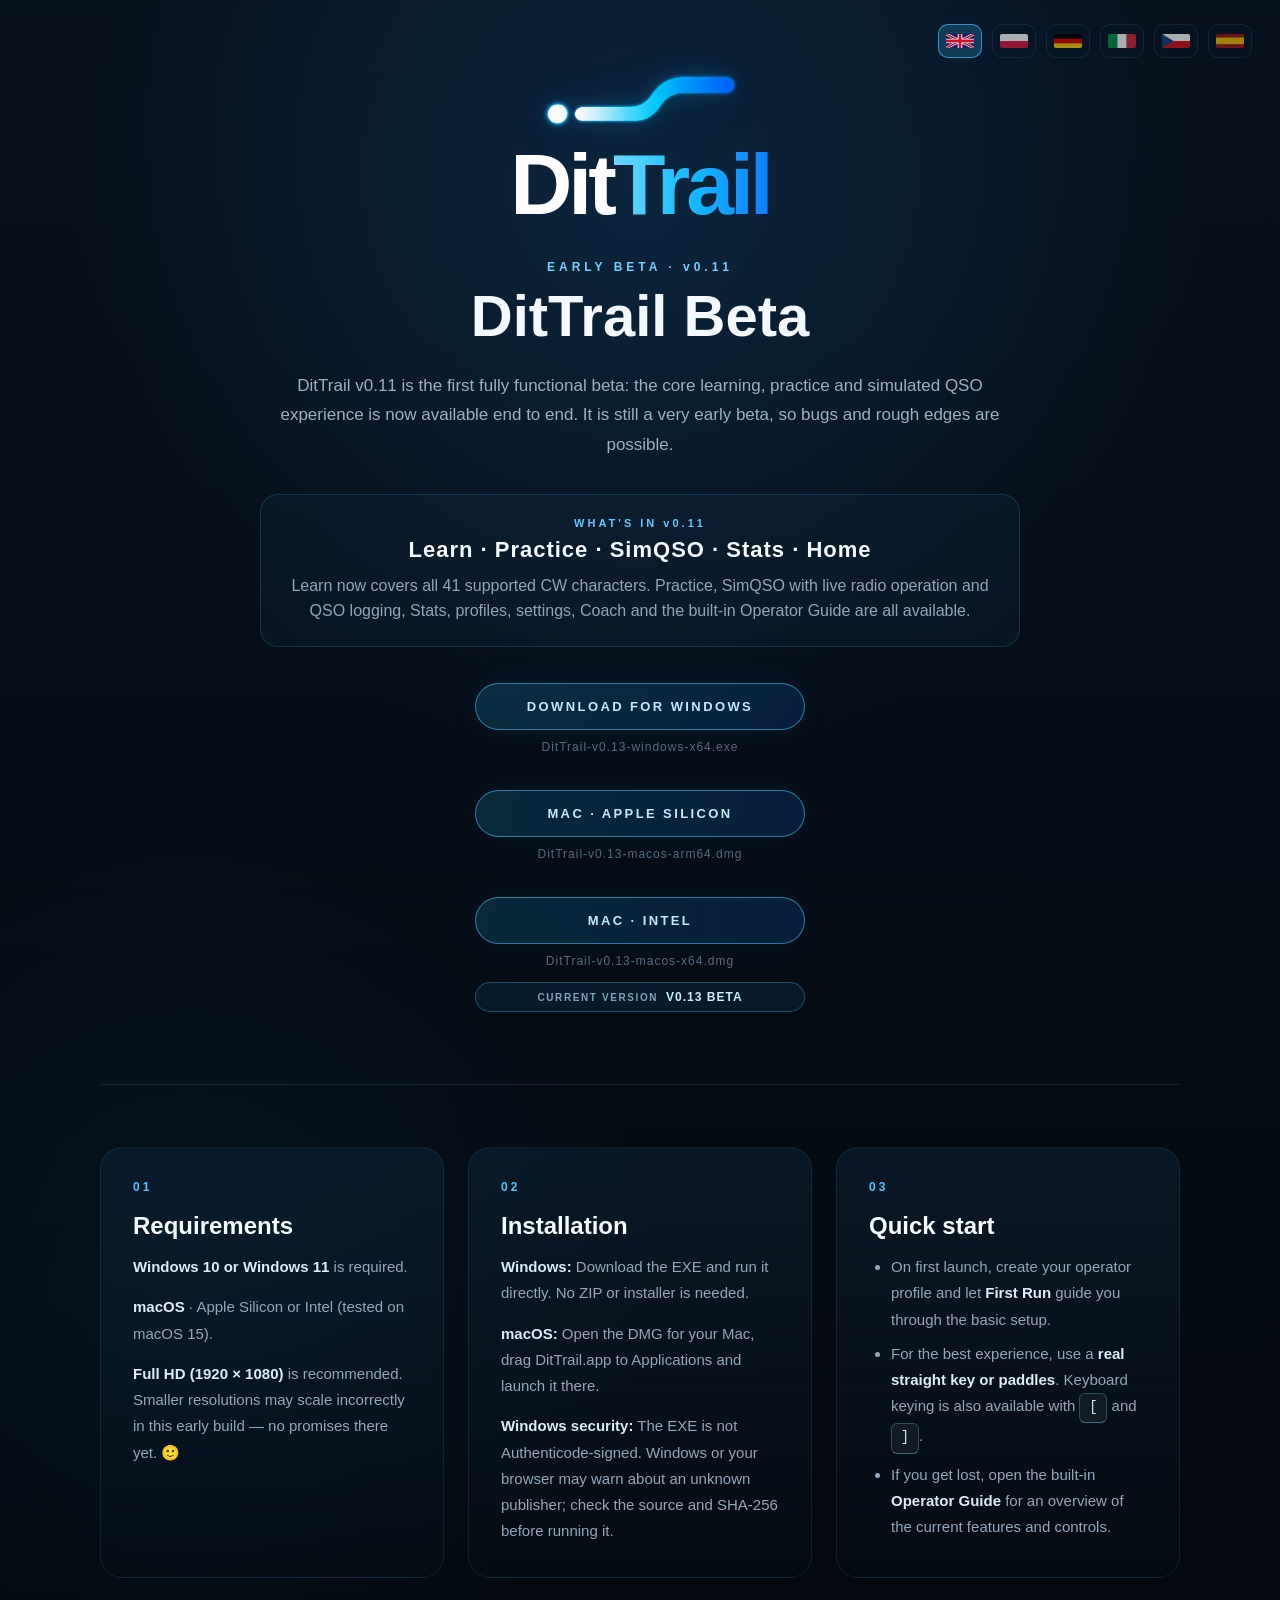
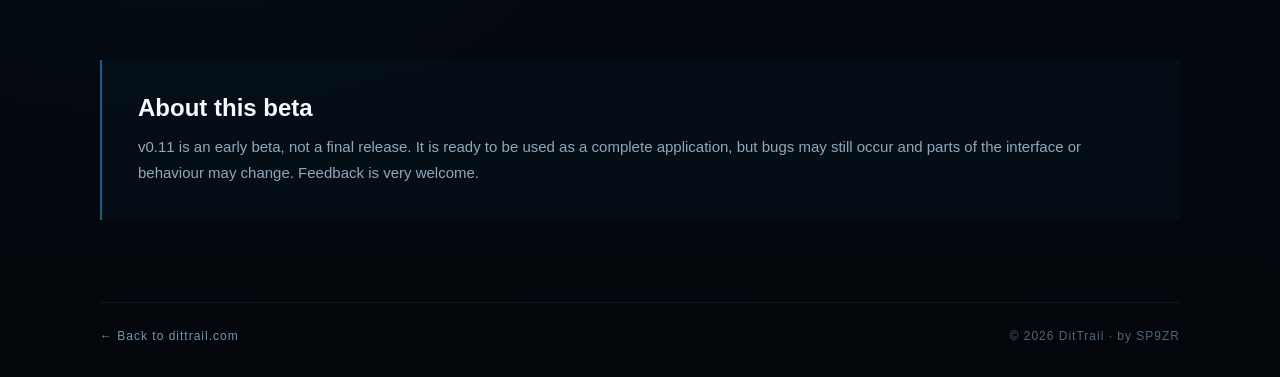
==== demo/index.html @ f4328977 "Prepare DitTrail v0.13 Beta: demo/index.html" ====
<!DOCTYPE html>
<html lang="en">
<head>
    <meta charset="UTF-8">
    <meta name="viewport" content="width=device-width, initial-scale=1.0">
    <title>DitTrail Beta — v0.13</title>
    <meta name="description" content="Download DitTrail v0.13 Beta for Windows and macOS.">

    <link rel="icon" type="image/png" href="../assets/dittrail-icon.png">
    <link rel="stylesheet" href="style.css">
    <script src="language.js" defer></script>
</head>
<body>
    <main class="page-shell">
        <header class="demo-hero">
            <div class="language-switcher" role="group" aria-label="Language" data-i18n-aria="languageAria">
                <button class="language-button" type="button" data-language="en" aria-label="English" title="English">
                    <svg class="language-flag" viewBox="0 0 60 30" role="img" aria-hidden="true" focusable="false">
                        <rect width="60" height="30" fill="#012169"/>
                        <path d="M0 0 L60 30 M60 0 L0 30" stroke="#FFFFFF" stroke-width="6"/>
                        <path d="M0 0 L60 30 M60 0 L0 30" stroke="#C8102E" stroke-width="3.4"/>
                        <path d="M30 0 V30 M0 15 H60" stroke="#FFFFFF" stroke-width="10"/>
                        <path d="M30 0 V30 M0 15 H60" stroke="#C8102E" stroke-width="6"/>
                    </svg>
                </button>
                <button class="language-button" type="button" data-language="pl" aria-label="Polski" title="Polski">
                    <svg class="language-flag" viewBox="0 0 60 30" role="img" aria-hidden="true" focusable="false">
                        <rect width="60" height="15" y="0" fill="#FFFFFF"/>
                        <rect width="60" height="15" y="15" fill="#DC143C"/>
                    </svg>
                </button>
                <button class="language-button" type="button" data-language="de" aria-label="Deutsch" title="Deutsch">
                    <svg class="language-flag" viewBox="0 0 60 30" role="img" aria-hidden="true" focusable="false">
                        <rect width="60" height="10" y="0" fill="#000000"/>
                        <rect width="60" height="10" y="10" fill="#DD0000"/>
                        <rect width="60" height="10" y="20" fill="#FFCE00"/>
                    </svg>
                </button>
                <button class="language-button" type="button" data-language="it" aria-label="Italiano" title="Italiano">
                    <svg class="language-flag" viewBox="0 0 60 30" role="img" aria-hidden="true" focusable="false">
                        <rect width="20" height="30" x="0" fill="#009246"/>
                        <rect width="20" height="30" x="20" fill="#FFFFFF"/>
                        <rect width="20" height="30" x="40" fill="#CE2B37"/>
                    </svg>
                </button>
                <button class="language-button" type="button" data-language="cs" aria-label="Čeština" title="Čeština">
                    <svg class="language-flag" viewBox="0 0 60 30" role="img" aria-hidden="true" focusable="false">
                        <rect width="60" height="15" y="0" fill="#FFFFFF"/>
                        <rect width="60" height="15" y="15" fill="#D7141A"/>
                        <path d="M0 0 L25 15 L0 30 Z" fill="#11457E"/>
                    </svg>
                </button>
                <button class="language-button" type="button" data-language="es" aria-label="Español" title="Español">
                    <svg class="language-flag" viewBox="0 0 60 30" role="img" aria-hidden="true" focusable="false">
                        <rect width="60" height="7.5" y="0" fill="#AA151B"/>
                        <rect width="60" height="15" y="7.5" fill="#F1BF00"/>
                        <rect width="60" height="7.5" y="22.5" fill="#AA151B"/>
                    </svg>
                </button>
            </div>

            <a class="brand-link" href="/" aria-label="Back to DitTrail home" data-i18n-aria="backHomeAria">
                <img class="dittrail-symbol" src="../assets/dittrail-symbol.png" alt="">
                <div class="brand">
                    <span class="brand-dit">Dit</span><span class="brand-trail">Trail</span>
                </div>
            </a>

            <p class="eyebrow" data-i18n="eyebrow">EARLY BETA · v0.13</p>
            <h1>DitTrail Beta</h1>
            <p class="lead" data-i18n="lead">
                DitTrail v0.13 Beta brings Morse learning, Practice and simulated QSOs to Windows and macOS. It is still a beta, so bugs and rough edges are possible.
            </p>

            <div class="current-state">
                <span class="state-label" data-i18n="stateLabel">WHAT'S IN v0.13</span>
                <strong data-i18n="stateSections">Learn · Practice · SimQSO · Stats · Home</strong>
                <p data-i18n="stateText">Learn now covers all 41 supported CW characters. Practice, SimQSO with live radio operation and QSO logging, Stats, profiles, settings, Coach and the built-in Operator Guide are all available.</p>
            </div>

            <div class="download-options" role="group" aria-label="DitTrail downloads" data-i18n-aria="downloadOptionsAria">
                <div class="download-option">
                    <a class="download-button"
                       href="https://github.com/rutkowskiz/dittrail-web/releases/download/v0.13-beta/DitTrail-v0.13-windows-x64.exe"
                       data-i18n="downloadWindows">Download for Windows</a>
                    <p class="file-name">DitTrail-v0.13-windows-x64.exe</p>
                </div>
                <div class="download-option">
                    <a class="download-button"
                       href="https://github.com/rutkowskiz/dittrail-web/releases/download/v0.13-beta/DitTrail-v0.13-macos-arm64.dmg"
                       data-i18n="downloadMacArm">Mac · Apple Silicon</a>
                    <p class="file-name">DitTrail-v0.13-macos-arm64.dmg</p>
                </div>
                <div class="download-option">
                    <a class="download-button"
                       href="https://github.com/rutkowskiz/dittrail-web/releases/download/v0.13-beta/DitTrail-v0.13-macos-x64.dmg"
                       data-i18n="downloadMacIntel">Mac · Intel</a>
                    <p class="file-name">DitTrail-v0.13-macos-x64.dmg</p>
                </div>
            </div>
            <div class="download-details">
                <div class="version-badge">
                    <span data-i18n="currentVersionLabel">CURRENT VERSION</span>
                    <strong>v0.13 Beta</strong>
                </div>
                <div class="download-count-badge" id="download-count" hidden aria-live="polite">
                    <svg class="download-count-icon" viewBox="0 0 24 24" aria-hidden="true" focusable="false">
                        <path d="M12 3v10m0 0 4-4m-4 4-4-4M5 17v2h14v-2"/>
                    </svg>
                    <strong id="download-count-value"></strong>
                    <span id="download-count-label"></span>
                </div>
            </div>
        </header>

        <section class="info-grid" aria-label="Beta information" data-i18n-aria="demoInfoAria">
            <article class="info-card">
                <span class="card-number">01</span>
                <h2 data-i18n="requirementsTitle">Requirements</h2>
                <p data-i18n-html="requirementsWindows"><strong>Windows 10 or Windows 11</strong> (x64).</p>
                <p data-i18n-html="requirementsMac"><strong>macOS</strong> · Apple Silicon or Intel (tested on macOS 15).</p>
                <p data-i18n-html="requirementsResolution"><strong>Full HD (1920 × 1080)</strong> is recommended. Smaller resolutions may scale incorrectly in this early build — no promises there yet. 🙂</p>
            </article>

            <article class="info-card">
                <span class="card-number">02</span>
                <h2 data-i18n="installationTitle">Installation</h2>
                <p data-i18n-html="installationWindows"><strong>Windows:</strong> Download the EXE and run it directly. No ZIP or installer is needed.</p>
                <p data-i18n-html="installationMac"><strong>macOS:</strong> Open the DMG for your Mac, drag DitTrail.app to Applications and launch it there.</p>
                <p class="security-note" data-i18n-html="installationSecurity"><strong>Windows security:</strong> The EXE is not Authenticode-signed. Windows or your browser may warn about an unknown publisher; check the source and SHA-256 before running it.</p>
            </article>

            <article class="info-card wide-card">
                <span class="card-number">03</span>
                <h2 data-i18n="quickStartTitle">Quick start</h2>
                <ul class="quick-list">
                    <li data-i18n-html="quickKey">On first launch, create your operator profile and let <strong>First Run</strong> guide you through the basic setup.</li>
                    <li data-i18n-html="quickCheatSheet">For the best experience, use a <strong>real straight key or paddles</strong>. Keyboard keying is also available with <kbd>[</kbd> and <kbd>]</kbd>.</li>
                    <li data-i18n-html="quickAudioCue">If you get lost, open the built-in <strong>Operator Guide</strong> for an overview of the current features and controls.</li>
                </ul>
            </article>
        </section>

        <section class="preview-note">
            <h2 data-i18n="lastThingTitle">About this beta</h2>
            <p data-i18n="lastThingText">
                v0.13 is an early beta, not a final release. It is ready to be used as a complete application, but bugs may still occur and parts of the interface or behaviour may change. Feedback is very welcome.
            </p>
        </section>

        <footer>
            <a href="/" data-i18n="backLink">← Back to dittrail.com</a>
            <span>© 2026 DitTrail · by SP9ZR</span>
        </footer>
    </main>
</body>
</html>
---- demo/style.css ----
* {
    box-sizing: border-box;
}

:root {
    color-scheme: dark;
    --site-width: 1080px;
    --site-gutter: 40px;
    --reading-width: 760px;
    --download-width: 330px;
}

html {
    scroll-behavior: smooth;
}

body {
    margin: 0;
    min-height: 100vh;
    background:
        radial-gradient(circle at 50% 10%, rgba(24, 104, 170, 0.24), transparent 30%),
        radial-gradient(circle at 15% 65%, rgba(0, 170, 255, 0.06), transparent 28%),
        linear-gradient(180deg, #07111d 0%, #050b13 58%, #03070c 100%);
    color: #f4f8ff;
    font-family: "Segoe UI", Arial, sans-serif;
}

.page-shell {
    width: min(var(--site-width), calc(100% - var(--site-gutter)));
    margin: 0 auto;
}

.demo-hero {
    width: 100%;
    margin: 0 auto;
    padding: 64px 0 72px;
    text-align: center;
}

.language-switcher {
    position: fixed;
    top: 24px;
    right: 28px;
    z-index: 100;
    display: flex;
    gap: 10px;
}

.language-button {
    width: 44px;
    height: 34px;
    display: inline-flex;
    align-items: center;
    justify-content: center;
    border: 1px solid rgba(104, 189, 235, 0.16);
    border-radius: 10px;
    background: rgba(10, 28, 44, 0.44);
    color: inherit;
    font-size: 22px;
    line-height: 1;
    cursor: pointer;
    opacity: 0.66;
    backdrop-filter: blur(10px);
    transition: opacity 0.18s ease, transform 0.18s ease, border-color 0.18s ease, background 0.18s ease;
}

.language-button:hover {
    opacity: 1;
    transform: translateY(-1px);
    border-color: rgba(102, 218, 255, 0.46);
}

.language-button.active {
    opacity: 1;
    border-color: rgba(83, 205, 255, 0.62);
    background: rgba(25, 92, 133, 0.52);
    box-shadow: 0 0 18px rgba(0, 157, 255, 0.08);
}

.language-flag {
    width: 28px;
    height: 14px;
    display: block;
    border-radius: 2px;
    overflow: hidden;
}

.brand-link {
    display: inline-flex;
    flex-direction: column;
    align-items: center;
    color: inherit;
    text-decoration: none;
}

.dittrail-symbol {
    width: min(210px, 54vw);
    height: auto;
    display: block;
    margin-bottom: 10px;
    filter:
        drop-shadow(0 0 10px rgba(0, 183, 255, 0.18))
        drop-shadow(0 0 22px rgba(0, 119, 255, 0.10));
}

.brand {
    font-size: clamp(54px, 8vw, 86px);
    font-weight: 700;
    line-height: 0.95;
    letter-spacing: -4px;
}

.brand-dit {
    color: #ffffff;
}

.brand-trail {
    background: linear-gradient(90deg, #70d8ff 0%, #18bfff 45%, #0d7eff 100%);
    -webkit-background-clip: text;
    background-clip: text;
    color: transparent;
}

.eyebrow {
    margin: 34px 0 0;
    color: #74cfff;
    font-size: 12px;
    font-weight: 700;
    letter-spacing: 4px;
}

h1 {
    margin: 12px 0 0;
    font-size: clamp(36px, 6vw, 58px);
    line-height: 1.05;
}

.lead {
    max-width: var(--reading-width);
    margin: 24px auto 0;
    color: #9cb0c2;
    font-size: 17px;
    line-height: 1.75;
}

.current-state {
    max-width: var(--reading-width);
    margin: 34px auto 0;
    padding: 22px 26px;
    border: 1px solid rgba(94, 197, 250, 0.16);
    border-radius: 18px;
    background: rgba(16, 40, 61, 0.34);
}

.state-label {
    display: block;
    margin-bottom: 8px;
    color: #5fcaff;
    font-size: 11px;
    font-weight: 700;
    letter-spacing: 3px;
}

.current-state strong {
    display: block;
    color: #f5fbff;
    font-size: 22px;
    letter-spacing: 1px;
}

.current-state p {
    margin: 10px 0 0;
    color: #8fa6ba;
    line-height: 1.6;
}

.download-button {
    display: inline-block;
    width: min(var(--download-width), 100%);
    margin-top: 36px;
    padding: 15px 28px;
    text-align: center;
    border: 1px solid rgba(83, 205, 255, 0.52);
    border-radius: 999px;
    background: linear-gradient(90deg, rgba(27, 172, 232, 0.18), rgba(13, 126, 255, 0.16));
    color: #bfeaff;
    font-size: 13px;
    font-weight: 700;
    letter-spacing: 2.4px;
    text-decoration: none;
    text-transform: uppercase;
    box-shadow: 0 0 30px rgba(0, 157, 255, 0.08);
    transition: transform 0.2s ease, border-color 0.2s ease, background 0.2s ease;
}

.download-button:hover {
    transform: translateY(-2px);
    border-color: rgba(102, 218, 255, 0.8);
    background: linear-gradient(90deg, rgba(27, 172, 232, 0.28), rgba(13, 126, 255, 0.24));
}

.download-details {
    width: min(var(--download-width), 100%);
    margin: 14px auto 0;
    display: flex;
    align-items: center;
    justify-content: center;
    gap: 10px;
    flex-wrap: nowrap;
}

.version-badge,
.download-count-badge {
    min-width: 0;
    min-height: 30px;
    justify-content: center;
    white-space: nowrap;
    padding: 7px 11px;
    display: inline-flex;
    align-items: center;
    gap: 8px;
    border: 1px solid rgba(83, 205, 255, 0.30);
    border-radius: 999px;
    background: rgba(12, 45, 69, 0.46);
    color: #7da3bb;
    font-size: 10px;
    font-weight: 700;
    letter-spacing: 1.6px;
    text-transform: uppercase;
}

.version-badge {
    flex: 3 1 0;
}

.download-count-badge {
    flex: 2 1 0;
}

.version-badge strong,
.download-count-badge strong {
    color: #c9efff;
    font-size: 12px;
    letter-spacing: 1px;
}

.download-count-badge {
    border-color: rgba(83, 205, 255, 0.22);
    background: linear-gradient(180deg, rgba(14, 57, 86, 0.42), rgba(8, 29, 46, 0.38));
    box-shadow: inset 0 1px 0 rgba(255, 255, 255, 0.025);
}

.download-count-badge[hidden] {
    display: none;
}

.download-count-icon {
    width: 14px;
    height: 14px;
    fill: none;
    stroke: #63ccff;
    stroke-width: 1.8;
    stroke-linecap: round;
    stroke-linejoin: round;
    opacity: 0.9;
}

.file-name {
    margin: 10px 0 0;
    color: #526c82;
    font-size: 12px;
    letter-spacing: 1px;
}

.info-grid {
    padding: 62px 0 82px;
    display: grid;
    grid-template-columns: repeat(3, minmax(0, 1fr));
    gap: 24px;
    border-top: 1px solid rgba(129, 200, 238, 0.12);
}

.info-card {
    position: relative;
    padding: 32px;
    overflow: hidden;
    border: 1px solid rgba(104, 189, 235, 0.11);
    border-radius: 22px;
    background: linear-gradient(180deg, rgba(17, 42, 65, 0.42), rgba(7, 17, 28, 0.20));
}

.wide-card {
    grid-column: auto;
}

.card-number {
    display: block;
    margin-bottom: 18px;
    color: #4fc5ff;
    font-size: 12px;
    font-weight: 700;
    letter-spacing: 3px;
}

.info-card h2,
.preview-note h2 {
    margin: 0;
    color: #f5fbff;
    font-size: 24px;
}

.info-card p,
.info-card li,
.preview-note p {
    color: #91a7ba;
    font-size: 15px;
    line-height: 1.75;
}

.info-card p {
    margin: 14px 0 0;
}

.info-card strong {
    color: #dcecf8;
}

.info-card ol {
    margin: 14px 0 0;
    padding-left: 20px;
}

.info-card li + li {
    margin-top: 8px;
}

.quick-list {
    margin: 14px 0 0;
    padding-left: 22px;
}

.quick-list li + li {
    margin-top: 8px;
}

kbd {
    display: inline-block;
    min-width: 28px;
    padding: 2px 7px;
    border: 1px solid rgba(135, 205, 241, 0.28);
    border-bottom-color: rgba(135, 205, 241, 0.45);
    border-radius: 6px;
    background: rgba(255, 255, 255, 0.05);
    color: #cfeeff;
    font-family: Consolas, monospace;
    font-size: 0.92em;
    text-align: center;
}

.preview-note {
    width: 100%;
    max-width: none;
    margin: 0 0 82px;
    padding: 34px 36px;
    border-left: 2px solid rgba(56, 193, 255, 0.45);
    background: rgba(9, 26, 41, 0.32);
}

.preview-note p {
    margin: 12px 0 0;
}

footer {
    padding: 26px 0 34px;
    display: flex;
    justify-content: space-between;
    gap: 20px;
    border-top: 1px solid rgba(129, 200, 238, 0.08);
    color: #4f667a;
    font-size: 12px;
    letter-spacing: 1px;
}

footer a {
    color: #7797ae;
    text-decoration: none;
}

footer a:hover {
    color: #a9dfff;
}

@media (max-width: 980px) and (min-width: 761px) {
    .info-grid {
        grid-template-columns: repeat(2, minmax(0, 1fr));
    }

    .wide-card {
        grid-column: 1 / -1;
    }
}

@media (max-width: 760px) {
    :root {
        --site-gutter: 28px;
    }

    .page-shell {
        width: min(var(--site-width), calc(100% - var(--site-gutter)));
    }

    .demo-hero {
        padding-top: 72px;
    }

    .language-switcher {
        top: 16px;
        right: 16px;
        gap: 6px;
    }

    .language-button {
        width: 36px;
        height: 30px;
    }

    .language-flag {
        width: 24px;
        height: 12px;
    }

    .brand {
        letter-spacing: -3px;
    }

    .download-details {
        gap: 8px;
    }

    .version-badge,
    .download-count-badge {
        font-size: 9px;
        letter-spacing: 1.2px;
    }

    .info-grid {
        grid-template-columns: 1fr;
    }

    .wide-card {
        grid-column: auto;
    }

    footer {
        flex-direction: column;
        align-items: center;
        text-align: center;
    }
}
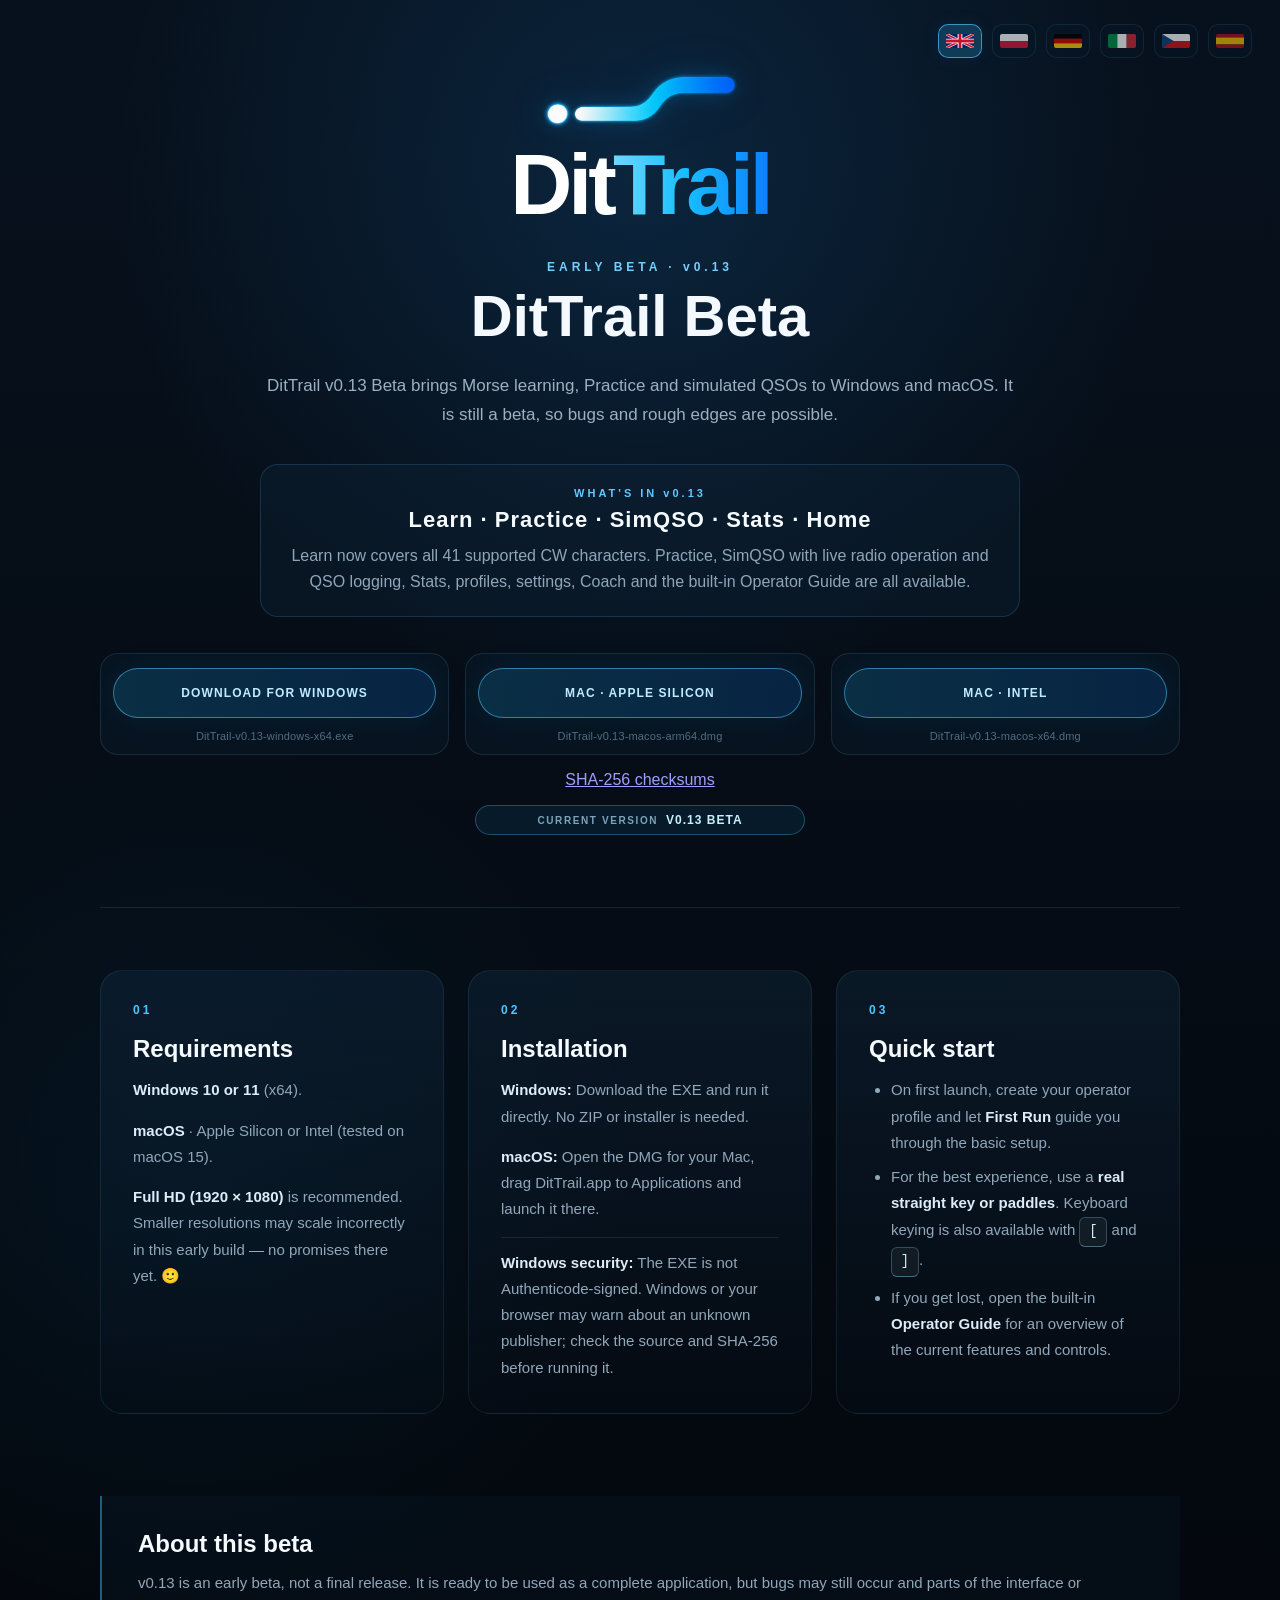
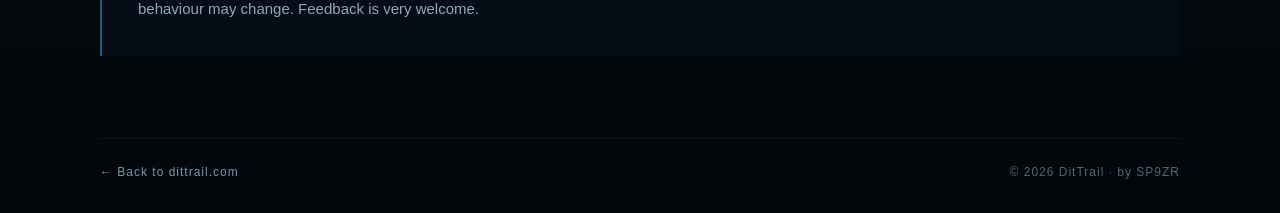
==== commit c34ee241: "Link downloadable SHA-256 checksums from release page" ====
--- a/demo/index.html
+++ b/demo/index.html
@@ -98,6 +98,10 @@
                     <p class="file-name">DitTrail-v0.13-macos-x64.dmg</p>
                 </div>
             </div>
+            <p class="checksum-link">
+                <a href="https://github.com/rutkowskiz/dittrail-web/releases/download/v0.13-beta/SHA256SUMS.txt"
+                   data-i18n="checksumsLink">SHA-256 checksums</a>
+            </p>
             <div class="download-details">
                 <div class="version-badge">
                     <span data-i18n="currentVersionLabel">CURRENT VERSION</span>
--- a/demo/style.css
+++ b/demo/style.css
@@ -197,6 +197,45 @@
     transform: translateY(-2px);
     border-color: rgba(102, 218, 255, 0.8);
     background: linear-gradient(90deg, rgba(27, 172, 232, 0.28), rgba(13, 126, 255, 0.24));
+}
+
+.download-options {
+    margin: 36px auto 0;
+    display: grid;
+    grid-template-columns: repeat(3, minmax(0, 1fr));
+    gap: 16px;
+}
+
+.download-option {
+    min-width: 0;
+    padding: 14px 12px 12px;
+    border: 1px solid rgba(104, 189, 235, 0.14);
+    border-radius: 18px;
+    background: rgba(12, 34, 52, 0.36);
+}
+
+.download-option .download-button {
+    width: 100%;
+    min-height: 50px;
+    margin-top: 0;
+    padding: 13px 14px;
+    display: flex;
+    align-items: center;
+    justify-content: center;
+    font-size: 12px;
+    letter-spacing: 1.1px;
+}
+
+.download-option .file-name {
+    margin: 12px 0 0;
+    font-size: 11px;
+    letter-spacing: 0.15px;
+    overflow-wrap: anywhere;
+}
+
+.security-note {
+    padding-top: 12px;
+    border-top: 1px solid rgba(104, 189, 235, 0.12);
 }
 
 .download-details {
@@ -433,6 +472,12 @@
         letter-spacing: -3px;
     }
 
+    .download-options {
+        max-width: 420px;
+        grid-template-columns: 1fr;
+        gap: 12px;
+    }
+
     .download-details {
         gap: 8px;
     }
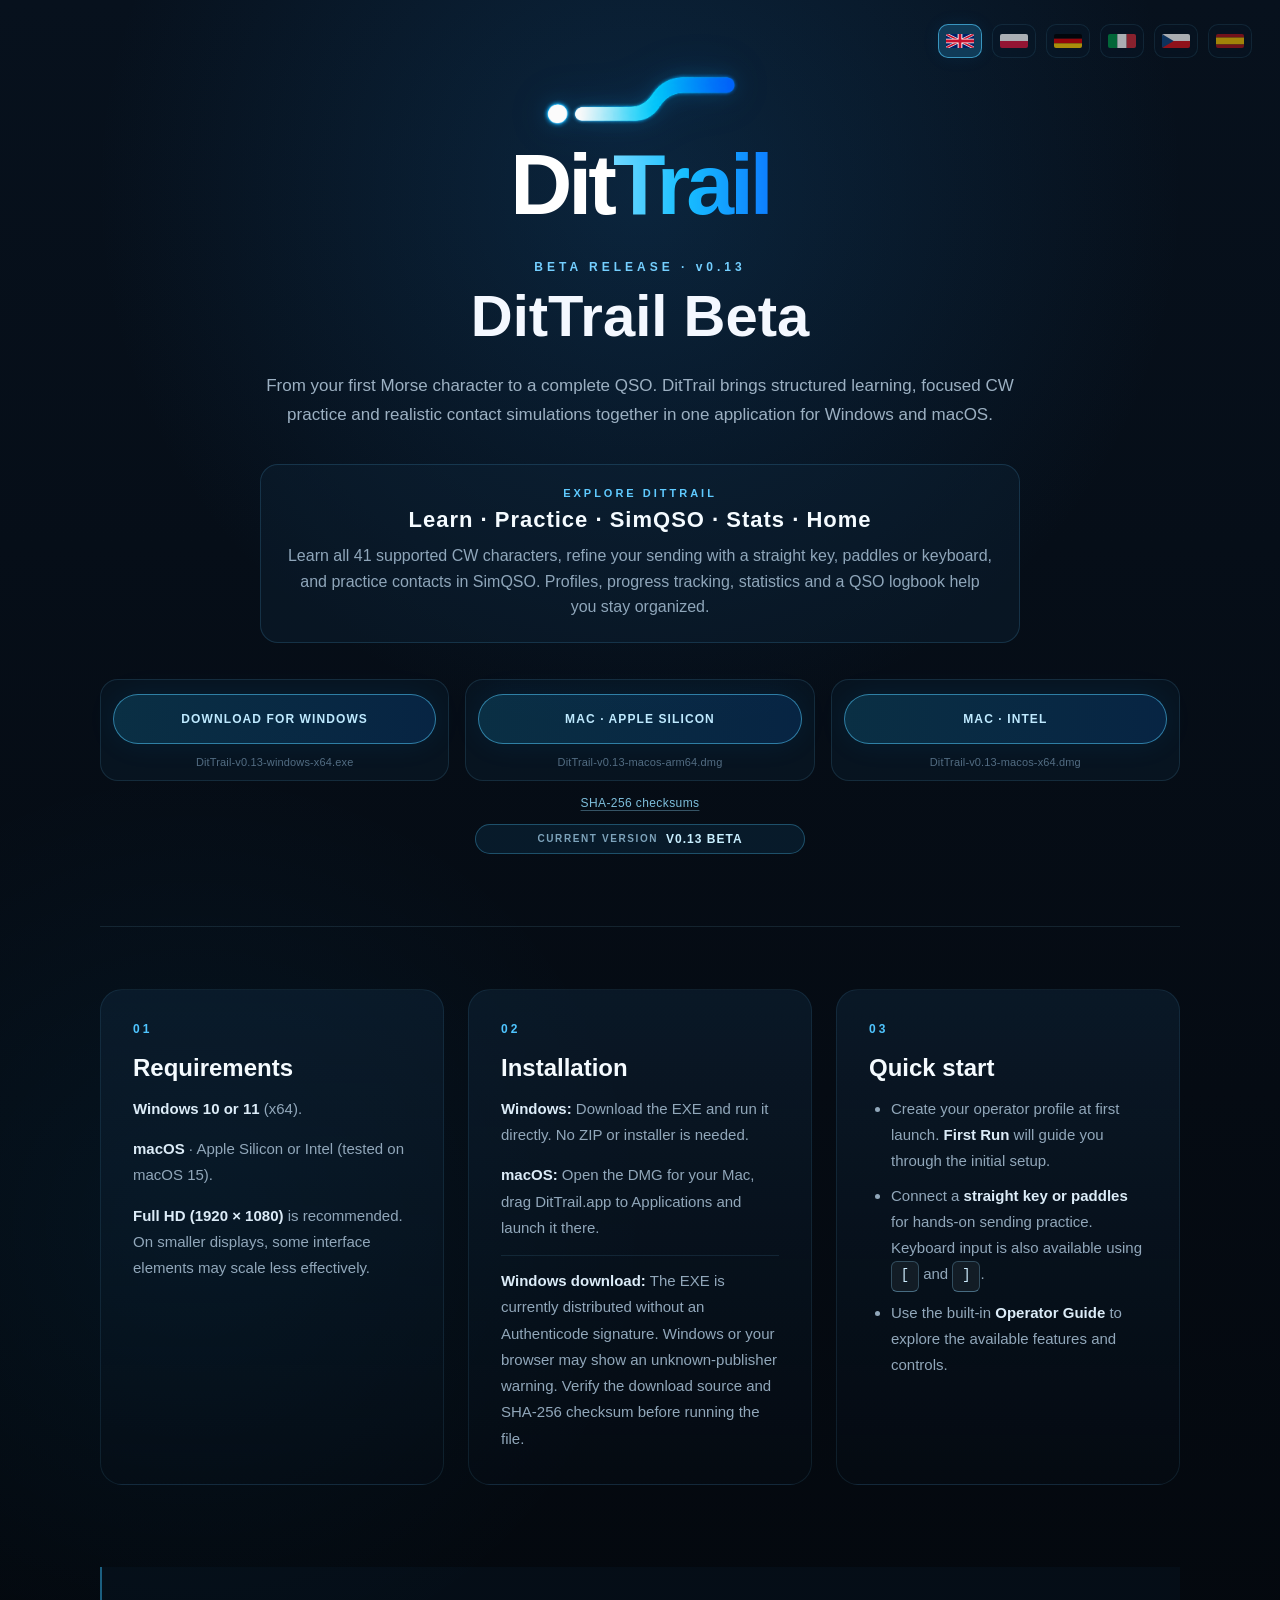
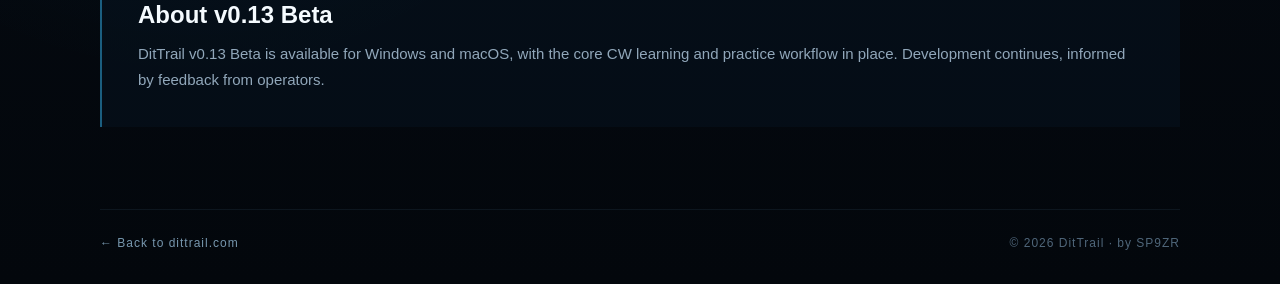
==== commit 4dcb3e03: "Refine download page and fix local HTML navigation" ====
--- a/demo/index.html
+++ b/demo/index.html
@@ -3,7 +3,7 @@
 <head>
     <meta charset="UTF-8">
     <meta name="viewport" content="width=device-width, initial-scale=1.0">
-    <title>DitTrail Beta — v0.13</title>
+    <title>DitTrail v0.13 Beta — Download</title>
     <meta name="description" content="Download DitTrail v0.13 Beta for Windows and macOS.">
 
     <link rel="icon" type="image/png" href="../assets/dittrail-icon.png">
@@ -59,23 +59,23 @@
                 </button>
             </div>
 
-            <a class="brand-link" href="/" aria-label="Back to DitTrail home" data-i18n-aria="backHomeAria">
+            <a class="brand-link" href="../index.html" aria-label="Back to DitTrail home" data-i18n-aria="backHomeAria">
                 <img class="dittrail-symbol" src="../assets/dittrail-symbol.png" alt="">
                 <div class="brand">
                     <span class="brand-dit">Dit</span><span class="brand-trail">Trail</span>
                 </div>
             </a>
 
-            <p class="eyebrow" data-i18n="eyebrow">EARLY BETA · v0.13</p>
+            <p class="eyebrow" data-i18n="eyebrow">BETA RELEASE · v0.13</p>
             <h1>DitTrail Beta</h1>
             <p class="lead" data-i18n="lead">
-                DitTrail v0.13 Beta brings Morse learning, Practice and simulated QSOs to Windows and macOS. It is still a beta, so bugs and rough edges are possible.
+                From your first Morse character to a complete QSO. DitTrail brings structured learning, focused CW practice and realistic contact simulations together in one application for Windows and macOS.
             </p>
 
             <div class="current-state">
-                <span class="state-label" data-i18n="stateLabel">WHAT'S IN v0.13</span>
+                <span class="state-label" data-i18n="stateLabel">EXPLORE DITTRAIL</span>
                 <strong data-i18n="stateSections">Learn · Practice · SimQSO · Stats · Home</strong>
-                <p data-i18n="stateText">Learn now covers all 41 supported CW characters. Practice, SimQSO with live radio operation and QSO logging, Stats, profiles, settings, Coach and the built-in Operator Guide are all available.</p>
+                <p data-i18n="stateText">Learn all 41 supported CW characters, refine your sending with a straight key, paddles or keyboard, and practice contacts in SimQSO. Profiles, progress tracking, statistics and a QSO logbook help you stay organized.</p>
             </div>
 
             <div class="download-options" role="group" aria-label="DitTrail downloads" data-i18n-aria="downloadOptionsAria">
@@ -123,7 +123,7 @@
                 <h2 data-i18n="requirementsTitle">Requirements</h2>
                 <p data-i18n-html="requirementsWindows"><strong>Windows 10 or Windows 11</strong> (x64).</p>
                 <p data-i18n-html="requirementsMac"><strong>macOS</strong> · Apple Silicon or Intel (tested on macOS 15).</p>
-                <p data-i18n-html="requirementsResolution"><strong>Full HD (1920 × 1080)</strong> is recommended. Smaller resolutions may scale incorrectly in this early build — no promises there yet. 🙂</p>
+                <p data-i18n-html="requirementsResolution"><strong>Full HD (1920 × 1080)</strong> is recommended. On smaller displays, some interface elements may scale less effectively.</p>
             </article>
 
             <article class="info-card">
@@ -131,29 +131,29 @@
                 <h2 data-i18n="installationTitle">Installation</h2>
                 <p data-i18n-html="installationWindows"><strong>Windows:</strong> Download the EXE and run it directly. No ZIP or installer is needed.</p>
                 <p data-i18n-html="installationMac"><strong>macOS:</strong> Open the DMG for your Mac, drag DitTrail.app to Applications and launch it there.</p>
-                <p class="security-note" data-i18n-html="installationSecurity"><strong>Windows security:</strong> The EXE is not Authenticode-signed. Windows or your browser may warn about an unknown publisher; check the source and SHA-256 before running it.</p>
+                <p class="security-note" data-i18n-html="installationSecurity"><strong>Windows download:</strong> The EXE is currently distributed without an Authenticode signature. Windows or your browser may show an unknown-publisher warning. Verify the download source and SHA-256 checksum before running the file.</p>
             </article>
 
             <article class="info-card wide-card">
                 <span class="card-number">03</span>
                 <h2 data-i18n="quickStartTitle">Quick start</h2>
                 <ul class="quick-list">
-                    <li data-i18n-html="quickKey">On first launch, create your operator profile and let <strong>First Run</strong> guide you through the basic setup.</li>
-                    <li data-i18n-html="quickCheatSheet">For the best experience, use a <strong>real straight key or paddles</strong>. Keyboard keying is also available with <kbd>[</kbd> and <kbd>]</kbd>.</li>
-                    <li data-i18n-html="quickAudioCue">If you get lost, open the built-in <strong>Operator Guide</strong> for an overview of the current features and controls.</li>
+                    <li data-i18n-html="quickKey">Create your operator profile at first launch. <strong>First Run</strong> will guide you through the initial setup.</li>
+                    <li data-i18n-html="quickCheatSheet">Connect a <strong>straight key or paddles</strong> for hands-on sending practice. Keyboard input is also available using <kbd>[</kbd> and <kbd>]</kbd>.</li>
+                    <li data-i18n-html="quickAudioCue">Use the built-in <strong>Operator Guide</strong> to explore the available features and controls.</li>
                 </ul>
             </article>
         </section>
 
         <section class="preview-note">
-            <h2 data-i18n="lastThingTitle">About this beta</h2>
+            <h2 data-i18n="lastThingTitle">About v0.13 Beta</h2>
             <p data-i18n="lastThingText">
-                v0.13 is an early beta, not a final release. It is ready to be used as a complete application, but bugs may still occur and parts of the interface or behaviour may change. Feedback is very welcome.
+                DitTrail v0.13 Beta is available for Windows and macOS, with the core CW learning and practice workflow in place. Development continues, informed by feedback from operators.
             </p>
         </section>
 
         <footer>
-            <a href="/" data-i18n="backLink">← Back to dittrail.com</a>
+            <a href="../index.html" data-i18n="backLink">← Back to dittrail.com</a>
             <span>© 2026 DitTrail · by SP9ZR</span>
         </footer>
     </main>
--- a/demo/style.css
+++ b/demo/style.css
@@ -236,6 +236,23 @@
 .security-note {
     padding-top: 12px;
     border-top: 1px solid rgba(104, 189, 235, 0.12);
+}
+
+.checksum-link {
+    margin: 15px 0 0;
+    font-size: 12px;
+    letter-spacing: 0.4px;
+}
+
+.checksum-link a {
+    color: #7ebedb;
+    text-decoration: underline;
+    text-decoration-color: rgba(126, 190, 219, 0.4);
+    text-underline-offset: 3px;
+}
+
+.checksum-link a:hover {
+    color: #c9efff;
 }
 
 .download-details {
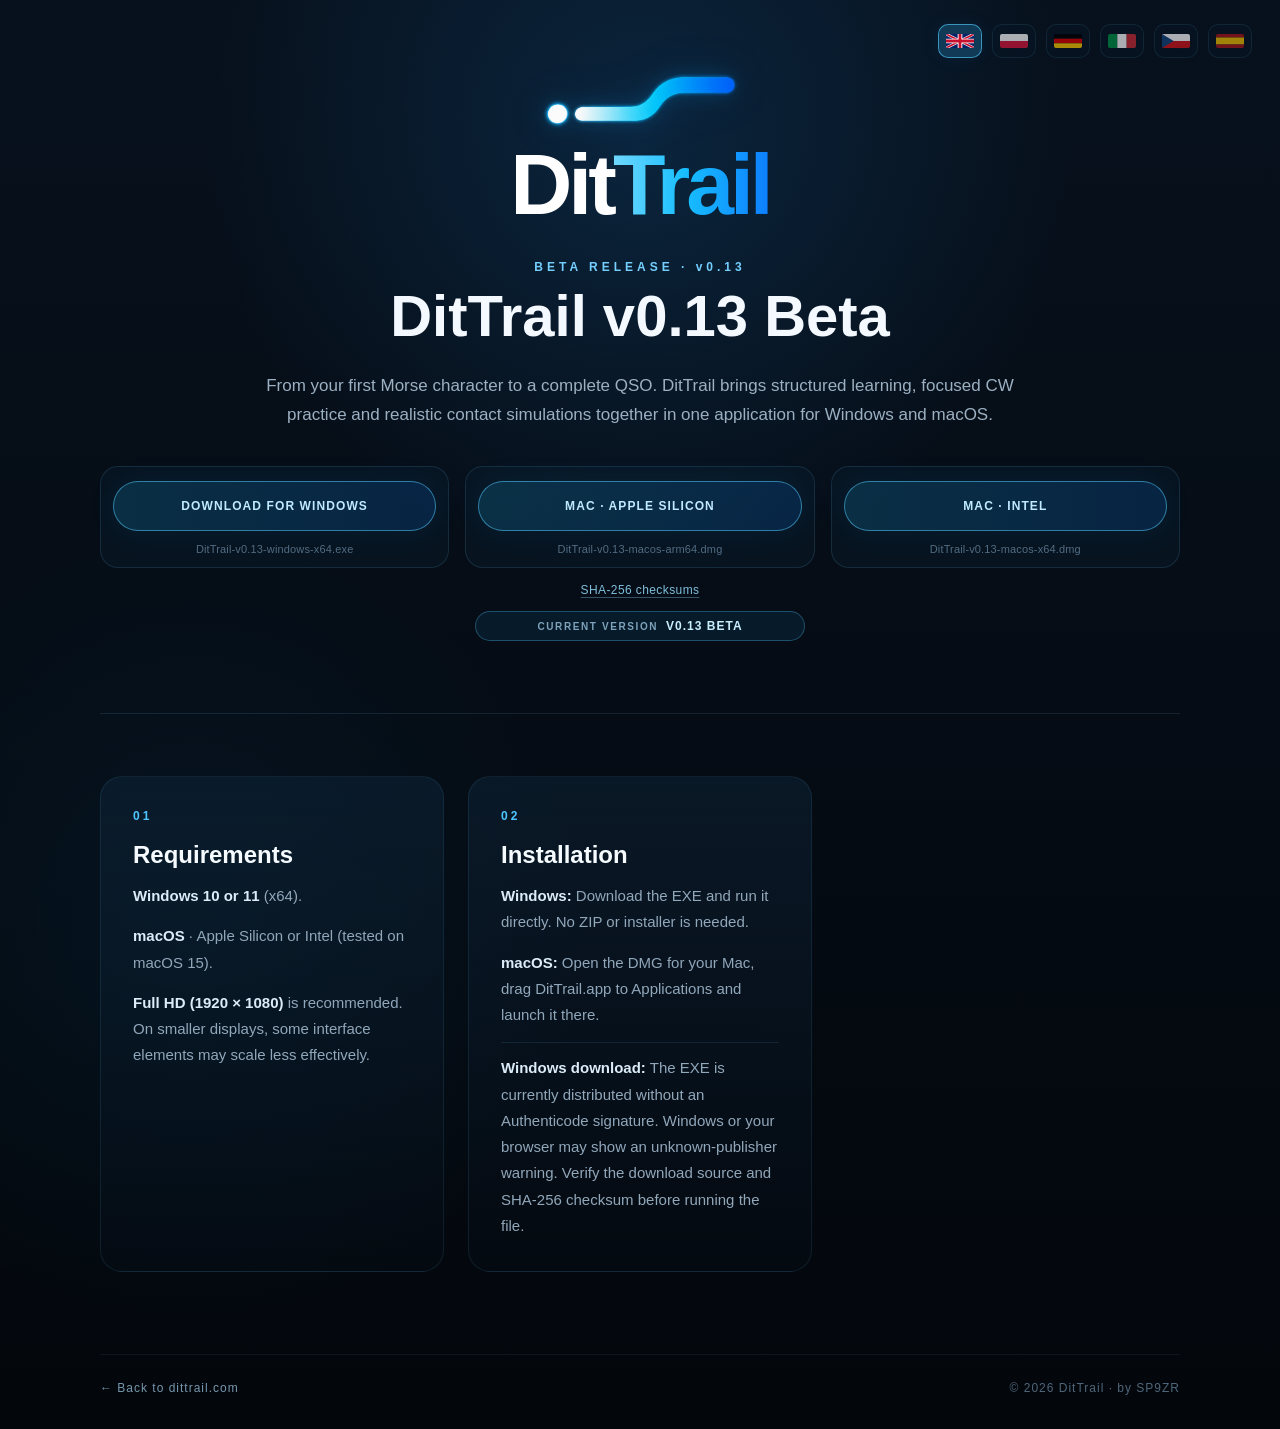
==== commit 2cc24c7c: "Organize DitTrail marketing and downloads: demo/index.html" ====
--- a/demo/index.html
+++ b/demo/index.html
@@ -66,17 +66,11 @@
                 </div>
             </a>
 
-            <p class="eyebrow" data-i18n="eyebrow">BETA RELEASE · v0.13</p>
-            <h1>DitTrail Beta</h1>
+            <p class="eyebrow" data-i18n="eyebrow">DOWNLOAD · v0.13</p>
+            <h1>DitTrail v0.13 Beta</h1>
             <p class="lead" data-i18n="lead">
-                From your first Morse character to a complete QSO. DitTrail brings structured learning, focused CW practice and realistic contact simulations together in one application for Windows and macOS.
+                Choose the DitTrail v0.13 Beta version for your operating system and download the application.
             </p>
-
-            <div class="current-state">
-                <span class="state-label" data-i18n="stateLabel">EXPLORE DITTRAIL</span>
-                <strong data-i18n="stateSections">Learn · Practice · SimQSO · Stats · Home</strong>
-                <p data-i18n="stateText">Learn all 41 supported CW characters, refine your sending with a straight key, paddles or keyboard, and practice contacts in SimQSO. Profiles, progress tracking, statistics and a QSO logbook help you stay organized.</p>
-            </div>
 
             <div class="download-options" role="group" aria-label="DitTrail downloads" data-i18n-aria="downloadOptionsAria">
                 <div class="download-option">
@@ -122,34 +116,18 @@
                 <span class="card-number">01</span>
                 <h2 data-i18n="requirementsTitle">Requirements</h2>
                 <p data-i18n-html="requirementsWindows"><strong>Windows 10 or Windows 11</strong> (x64).</p>
-                <p data-i18n-html="requirementsMac"><strong>macOS</strong> · Apple Silicon or Intel (tested on macOS 15).</p>
-                <p data-i18n-html="requirementsResolution"><strong>Full HD (1920 × 1080)</strong> is recommended. On smaller displays, some interface elements may scale less effectively.</p>
+                <p data-i18n-html="requirementsMac"><strong>macOS</strong> · Apple Silicon or Intel.</p>
+                <p data-i18n-html="requirementsResolution">Recommended screen resolution: <strong>Full HD (1920 × 1080) or higher</strong>.</p>
             </article>
 
             <article class="info-card">
                 <span class="card-number">02</span>
                 <h2 data-i18n="installationTitle">Installation</h2>
-                <p data-i18n-html="installationWindows"><strong>Windows:</strong> Download the EXE and run it directly. No ZIP or installer is needed.</p>
+                <p data-i18n-html="installationWindows"><strong>Windows:</strong> Download the EXE and run it.</p>
                 <p data-i18n-html="installationMac"><strong>macOS:</strong> Open the DMG for your Mac, drag DitTrail.app to Applications and launch it there.</p>
-                <p class="security-note" data-i18n-html="installationSecurity"><strong>Windows download:</strong> The EXE is currently distributed without an Authenticode signature. Windows or your browser may show an unknown-publisher warning. Verify the download source and SHA-256 checksum before running the file.</p>
+                <p class="security-note" data-i18n-html="installationSecurity"><strong>Windows security:</strong> The EXE is not Authenticode-signed. Your system may display an unknown-publisher warning. Verify the download source and SHA-256 checksum.</p>
             </article>
 
-            <article class="info-card wide-card">
-                <span class="card-number">03</span>
-                <h2 data-i18n="quickStartTitle">Quick start</h2>
-                <ul class="quick-list">
-                    <li data-i18n-html="quickKey">Create your operator profile at first launch. <strong>First Run</strong> will guide you through the initial setup.</li>
-                    <li data-i18n-html="quickCheatSheet">Connect a <strong>straight key or paddles</strong> for hands-on sending practice. Keyboard input is also available using <kbd>[</kbd> and <kbd>]</kbd>.</li>
-                    <li data-i18n-html="quickAudioCue">Use the built-in <strong>Operator Guide</strong> to explore the available features and controls.</li>
-                </ul>
-            </article>
-        </section>
-
-        <section class="preview-note">
-            <h2 data-i18n="lastThingTitle">About v0.13 Beta</h2>
-            <p data-i18n="lastThingText">
-                DitTrail v0.13 Beta is available for Windows and macOS, with the core CW learning and practice workflow in place. Development continues, informed by feedback from operators.
-            </p>
         </section>
 
         <footer>
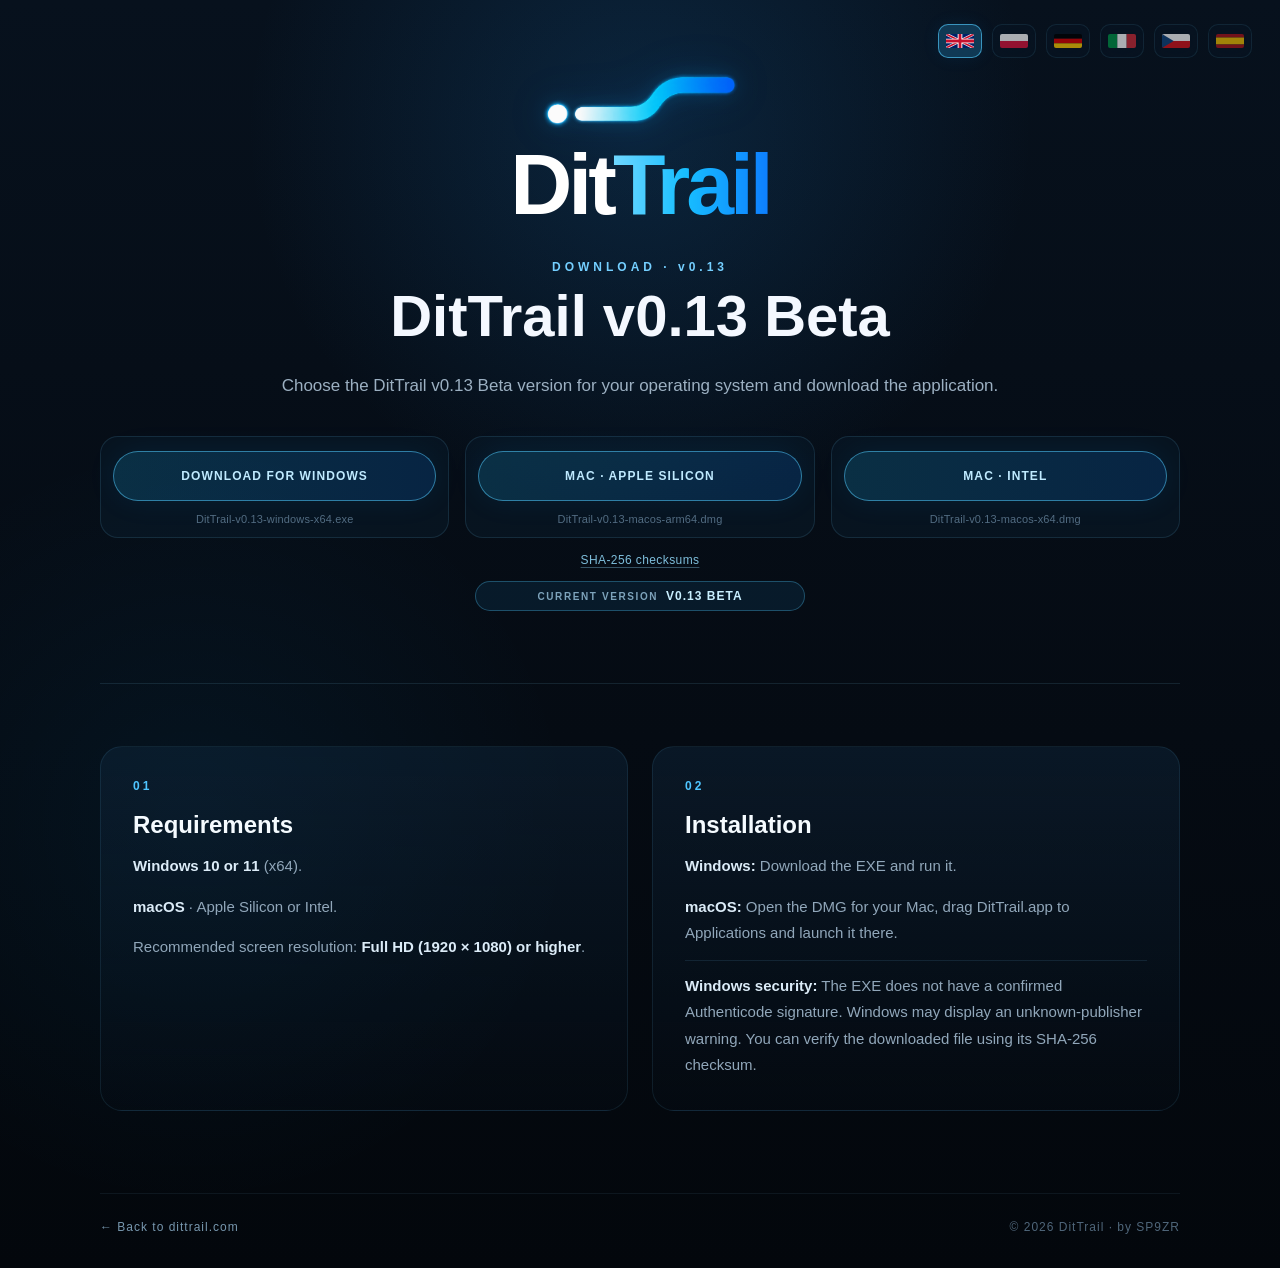
==== commit af9db60b: "Finalize page fallback text and home feature markup" ====
--- a/demo/index.html
+++ b/demo/index.html
@@ -111,7 +111,7 @@
             </div>
         </header>
 
-        <section class="info-grid" aria-label="Beta information" data-i18n-aria="demoInfoAria">
+        <section class="info-grid" aria-label="Download information" data-i18n-aria="demoInfoAria">
             <article class="info-card">
                 <span class="card-number">01</span>
                 <h2 data-i18n="requirementsTitle">Requirements</h2>
@@ -125,7 +125,7 @@
                 <h2 data-i18n="installationTitle">Installation</h2>
                 <p data-i18n-html="installationWindows"><strong>Windows:</strong> Download the EXE and run it.</p>
                 <p data-i18n-html="installationMac"><strong>macOS:</strong> Open the DMG for your Mac, drag DitTrail.app to Applications and launch it there.</p>
-                <p class="security-note" data-i18n-html="installationSecurity"><strong>Windows security:</strong> The EXE is not Authenticode-signed. Your system may display an unknown-publisher warning. Verify the download source and SHA-256 checksum.</p>
+                <p class="security-note" data-i18n-html="installationSecurity"><strong>Windows security:</strong> The EXE does not have a confirmed Authenticode signature. Windows may display an unknown-publisher warning. You can verify the downloaded file using its SHA-256 checksum.</p>
             </article>
 
         </section>
--- a/demo/style.css
+++ b/demo/style.css
@@ -331,7 +331,7 @@
 .info-grid {
     padding: 62px 0 82px;
     display: grid;
-    grid-template-columns: repeat(3, minmax(0, 1fr));
+    grid-template-columns: repeat(2, minmax(0, 1fr));
     gap: 24px;
     border-top: 1px solid rgba(129, 200, 238, 0.12);
 }
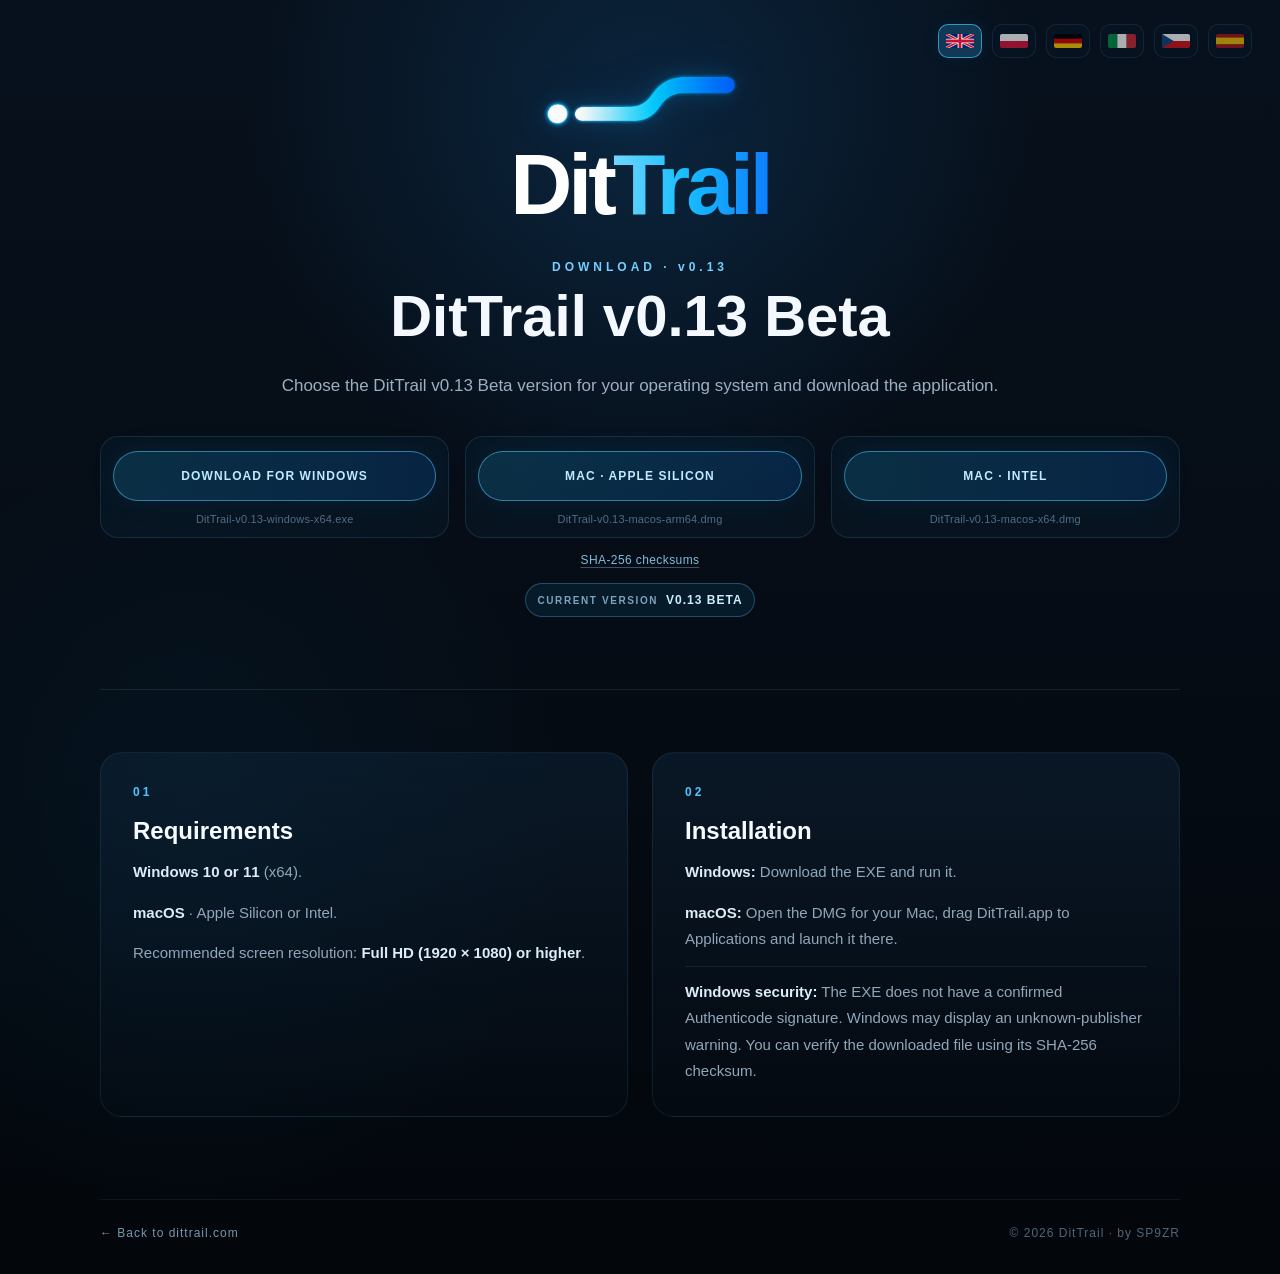
==== commit d4e8053a: "Refresh beta download page CSS and translations after release" ====
--- a/demo/index.html
+++ b/demo/index.html
@@ -7,8 +7,8 @@
     <meta name="description" content="Download DitTrail v0.13 Beta for Windows and macOS.">
 
     <link rel="icon" type="image/png" href="../assets/dittrail-icon.png">
-    <link rel="stylesheet" href="style.css">
-    <script src="language.js" defer></script>
+    <link rel="stylesheet" href="style.css?site=20261021">
+    <script src="language.js?site=20261021" defer></script>
 </head>
 <body>
     <main class="page-shell">
--- a/demo/style.css
+++ b/demo/style.css
@@ -141,37 +141,6 @@
     color: #9cb0c2;
     font-size: 17px;
     line-height: 1.75;
-}
-
-.current-state {
-    max-width: var(--reading-width);
-    margin: 34px auto 0;
-    padding: 22px 26px;
-    border: 1px solid rgba(94, 197, 250, 0.16);
-    border-radius: 18px;
-    background: rgba(16, 40, 61, 0.34);
-}
-
-.state-label {
-    display: block;
-    margin-bottom: 8px;
-    color: #5fcaff;
-    font-size: 11px;
-    font-weight: 700;
-    letter-spacing: 3px;
-}
-
-.current-state strong {
-    display: block;
-    color: #f5fbff;
-    font-size: 22px;
-    letter-spacing: 1px;
-}
-
-.current-state p {
-    margin: 10px 0 0;
-    color: #8fa6ba;
-    line-height: 1.6;
 }
 
 .download-button {
@@ -256,19 +225,21 @@
 }
 
 .download-details {
-    width: min(var(--download-width), 100%);
-    margin: 14px auto 0;
+    width: 100%;
+    max-width: 560px;
+    margin: 16px auto 0;
     display: flex;
     align-items: center;
     justify-content: center;
     gap: 10px;
-    flex-wrap: nowrap;
+    flex-wrap: wrap;
 }
 
 .version-badge,
 .download-count-badge {
-    min-width: 0;
-    min-height: 30px;
+    flex: 0 0 auto;
+    max-width: 100%;
+    min-height: 34px;
     justify-content: center;
     white-space: nowrap;
     padding: 7px 11px;
@@ -285,14 +256,6 @@
     text-transform: uppercase;
 }
 
-.version-badge {
-    flex: 3 1 0;
-}
-
-.download-count-badge {
-    flex: 2 1 0;
-}
-
 .version-badge strong,
 .download-count-badge strong {
     color: #c9efff;
@@ -345,10 +308,6 @@
     background: linear-gradient(180deg, rgba(17, 42, 65, 0.42), rgba(7, 17, 28, 0.20));
 }
 
-.wide-card {
-    grid-column: auto;
-}
-
 .card-number {
     display: block;
     margin-bottom: 18px;
@@ -358,16 +317,13 @@
     letter-spacing: 3px;
 }
 
-.info-card h2,
-.preview-note h2 {
+.info-card h2 {
     margin: 0;
     color: #f5fbff;
     font-size: 24px;
 }
 
-.info-card p,
-.info-card li,
-.preview-note p {
+.info-card p {
     color: #91a7ba;
     font-size: 15px;
     line-height: 1.75;
@@ -379,51 +335,6 @@
 
 .info-card strong {
     color: #dcecf8;
-}
-
-.info-card ol {
-    margin: 14px 0 0;
-    padding-left: 20px;
-}
-
-.info-card li + li {
-    margin-top: 8px;
-}
-
-.quick-list {
-    margin: 14px 0 0;
-    padding-left: 22px;
-}
-
-.quick-list li + li {
-    margin-top: 8px;
-}
-
-kbd {
-    display: inline-block;
-    min-width: 28px;
-    padding: 2px 7px;
-    border: 1px solid rgba(135, 205, 241, 0.28);
-    border-bottom-color: rgba(135, 205, 241, 0.45);
-    border-radius: 6px;
-    background: rgba(255, 255, 255, 0.05);
-    color: #cfeeff;
-    font-family: Consolas, monospace;
-    font-size: 0.92em;
-    text-align: center;
-}
-
-.preview-note {
-    width: 100%;
-    max-width: none;
-    margin: 0 0 82px;
-    padding: 34px 36px;
-    border-left: 2px solid rgba(56, 193, 255, 0.45);
-    background: rgba(9, 26, 41, 0.32);
-}
-
-.preview-note p {
-    margin: 12px 0 0;
 }
 
 footer {
@@ -446,16 +357,6 @@
     color: #a9dfff;
 }
 
-@media (max-width: 980px) and (min-width: 761px) {
-    .info-grid {
-        grid-template-columns: repeat(2, minmax(0, 1fr));
-    }
-
-    .wide-card {
-        grid-column: 1 / -1;
-    }
-}
-
 @media (max-width: 760px) {
     :root {
         --site-gutter: 28px;
@@ -501,16 +402,12 @@
 
     .version-badge,
     .download-count-badge {
-        font-size: 9px;
-        letter-spacing: 1.2px;
+        font-size: 10px;
+        letter-spacing: 1px;
     }
 
     .info-grid {
         grid-template-columns: 1fr;
-    }
-
-    .wide-card {
-        grid-column: auto;
     }
 
     footer {
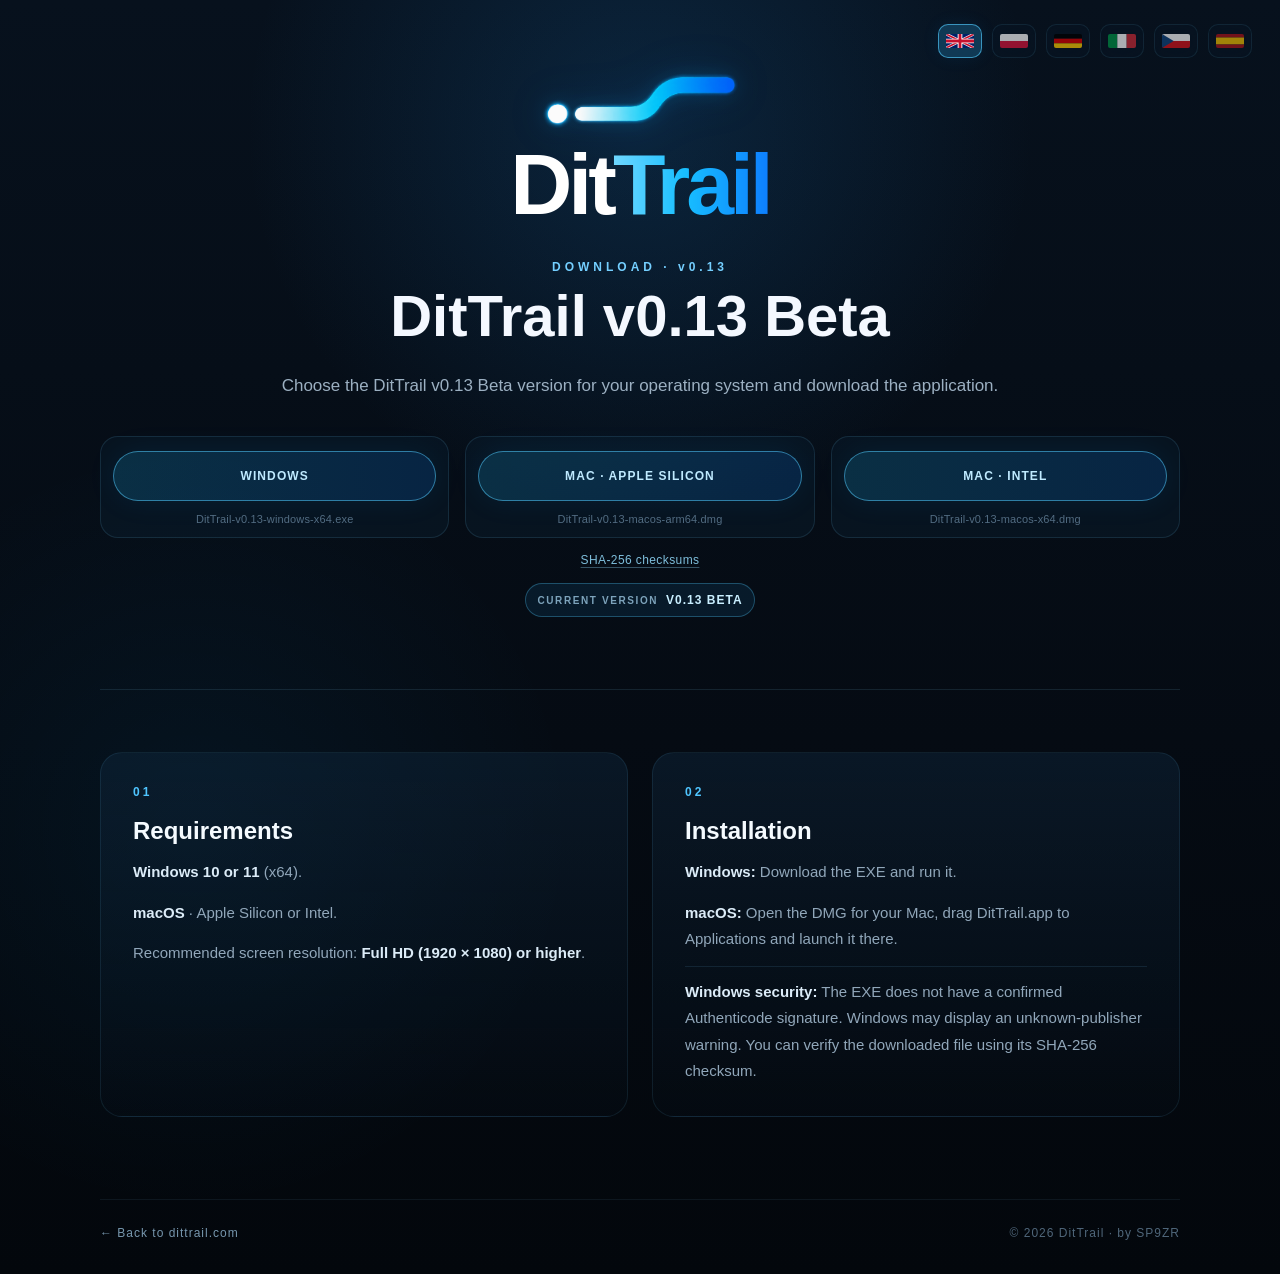
==== commit f46dc175: "Update Windows button fallback and refresh translation cache" ====
--- a/demo/index.html
+++ b/demo/index.html
@@ -8,7 +8,7 @@
 
     <link rel="icon" type="image/png" href="../assets/dittrail-icon.png">
     <link rel="stylesheet" href="style.css?site=20261021">
-    <script src="language.js?site=20261021" defer></script>
+    <script src="language.js?site=20261021b" defer></script>
 </head>
 <body>
     <main class="page-shell">
@@ -76,7 +76,7 @@
                 <div class="download-option">
                     <a class="download-button"
                        href="https://github.com/rutkowskiz/dittrail-web/releases/download/v0.13-beta/DitTrail-v0.13-windows-x64.exe"
-                       data-i18n="downloadWindows">Download for Windows</a>
+                       data-i18n="downloadWindows">Windows</a>
                     <p class="file-name">DitTrail-v0.13-windows-x64.exe</p>
                 </div>
                 <div class="download-option">
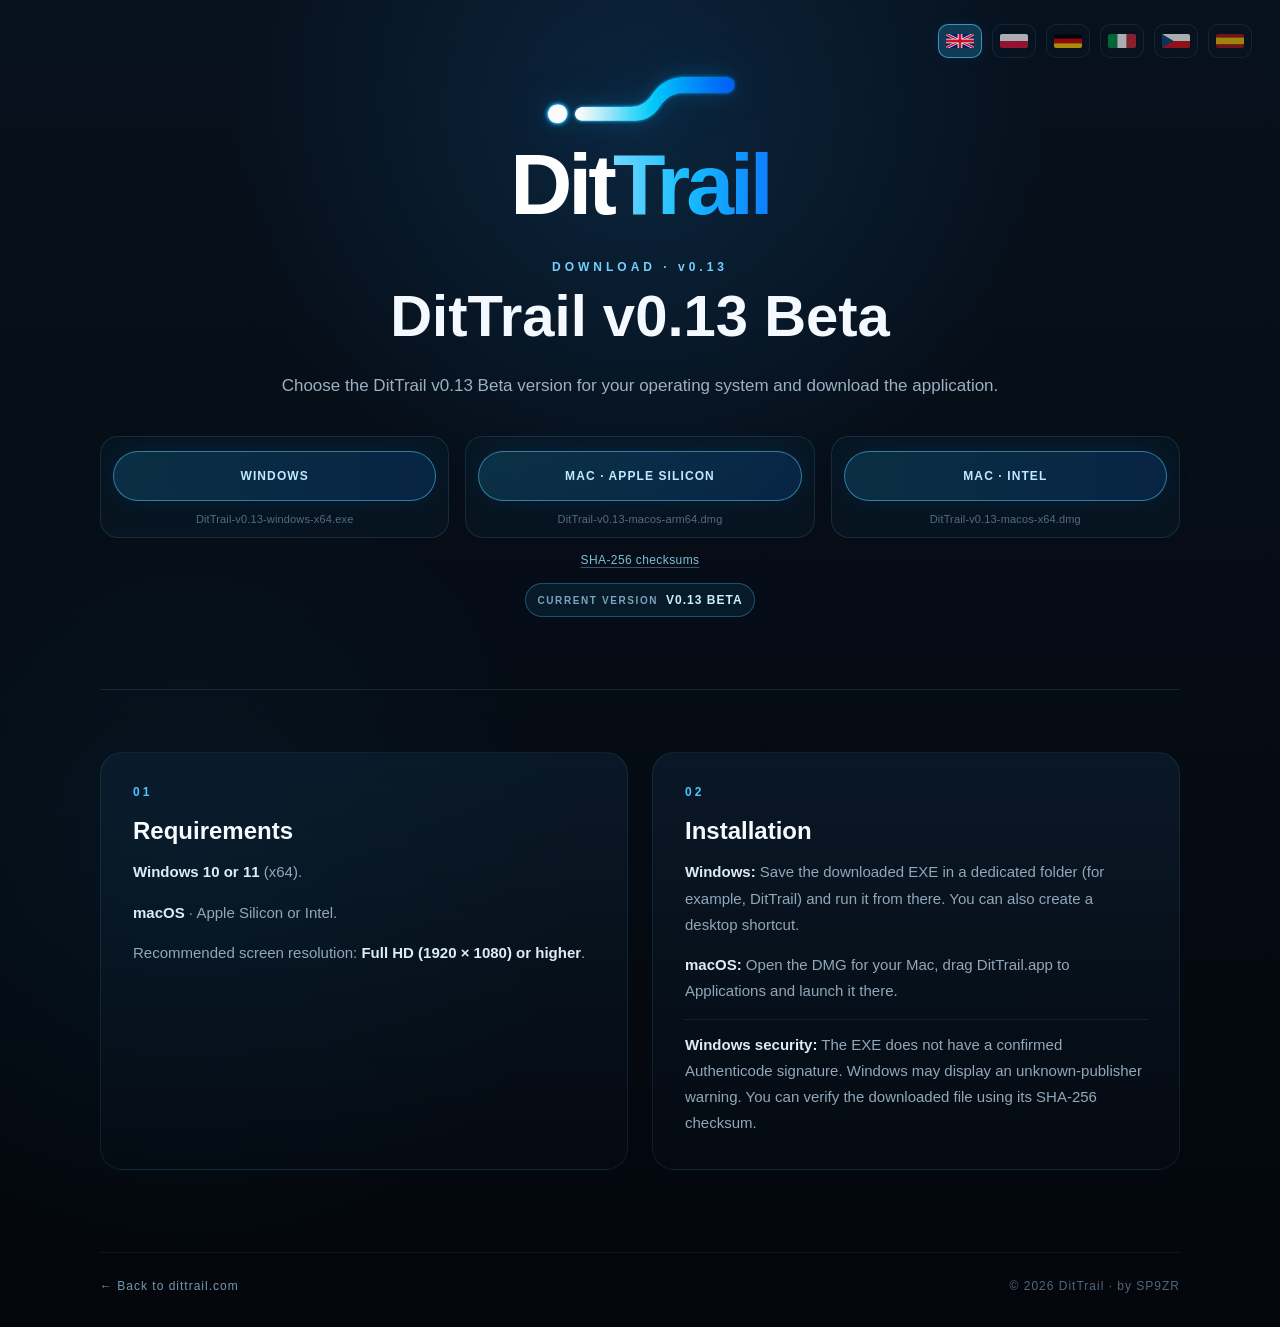
==== commit 5c3c8584: "Update Windows installation fallback and refresh translations" ====
--- a/demo/index.html
+++ b/demo/index.html
@@ -8,7 +8,7 @@
 
     <link rel="icon" type="image/png" href="../assets/dittrail-icon.png">
     <link rel="stylesheet" href="style.css?site=20261021">
-    <script src="language.js?site=20261021b" defer></script>
+    <script src="language.js?site=20261021c" defer></script>
 </head>
 <body>
     <main class="page-shell">
@@ -123,7 +123,7 @@
             <article class="info-card">
                 <span class="card-number">02</span>
                 <h2 data-i18n="installationTitle">Installation</h2>
-                <p data-i18n-html="installationWindows"><strong>Windows:</strong> Download the EXE and run it.</p>
+                <p data-i18n-html="installationWindows"><strong>Windows:</strong> Save the downloaded EXE in a dedicated folder (for example, DitTrail) and run it from there. You can also create a desktop shortcut.</p>
                 <p data-i18n-html="installationMac"><strong>macOS:</strong> Open the DMG for your Mac, drag DitTrail.app to Applications and launch it there.</p>
                 <p class="security-note" data-i18n-html="installationSecurity"><strong>Windows security:</strong> The EXE does not have a confirmed Authenticode signature. Windows may display an unknown-publisher warning. You can verify the downloaded file using its SHA-256 checksum.</p>
             </article>
